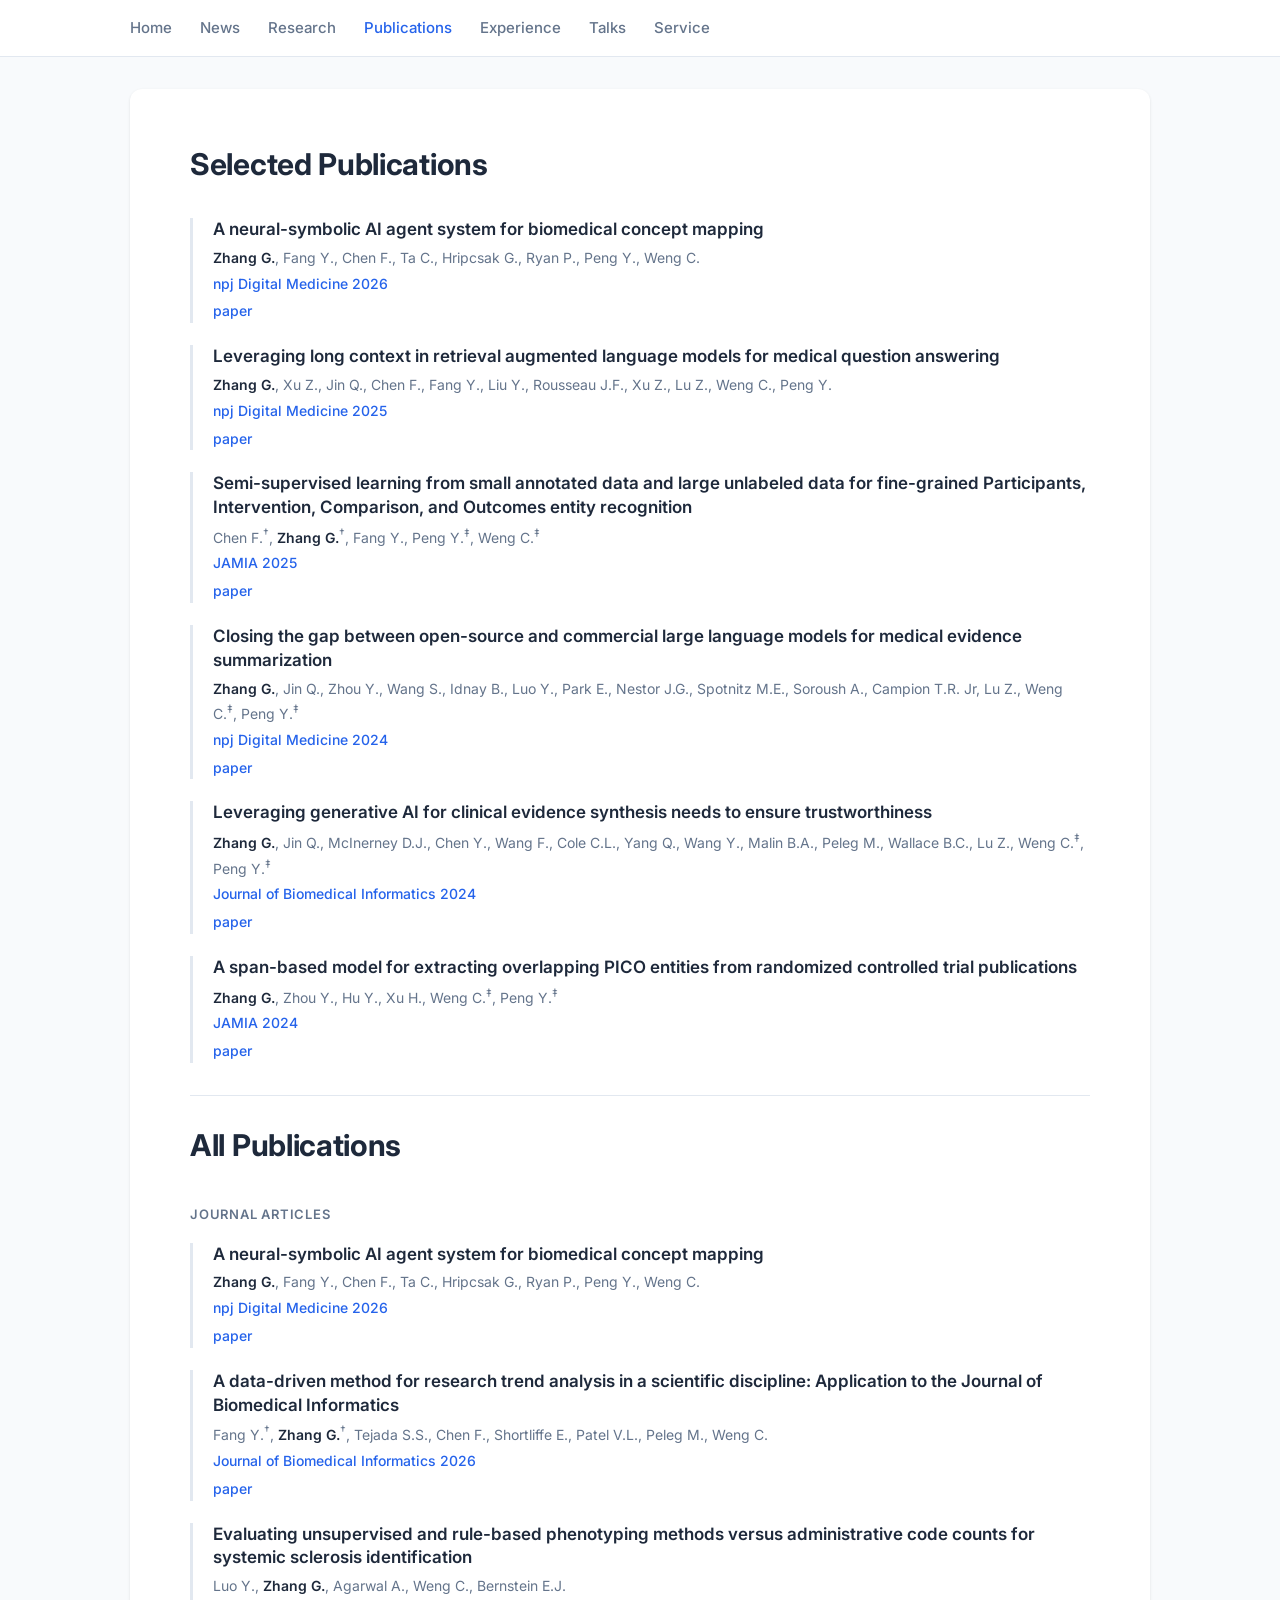
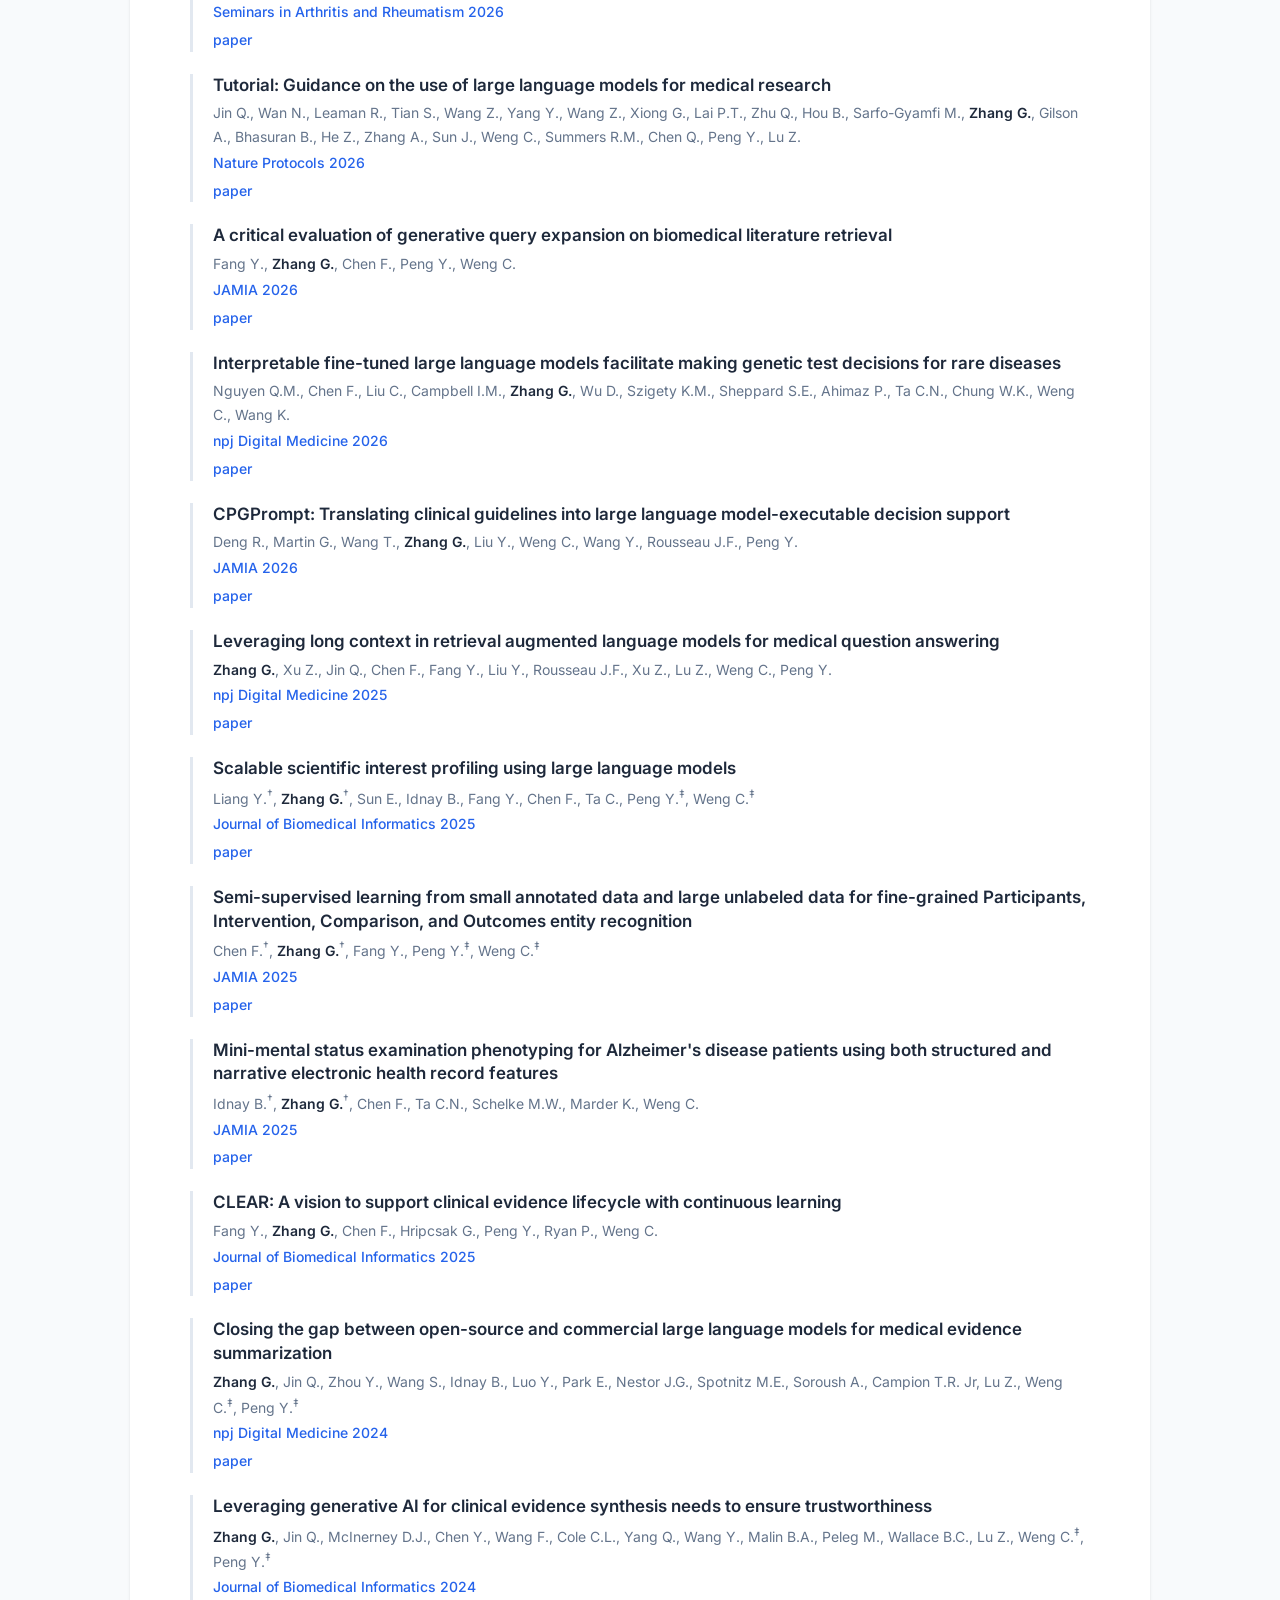
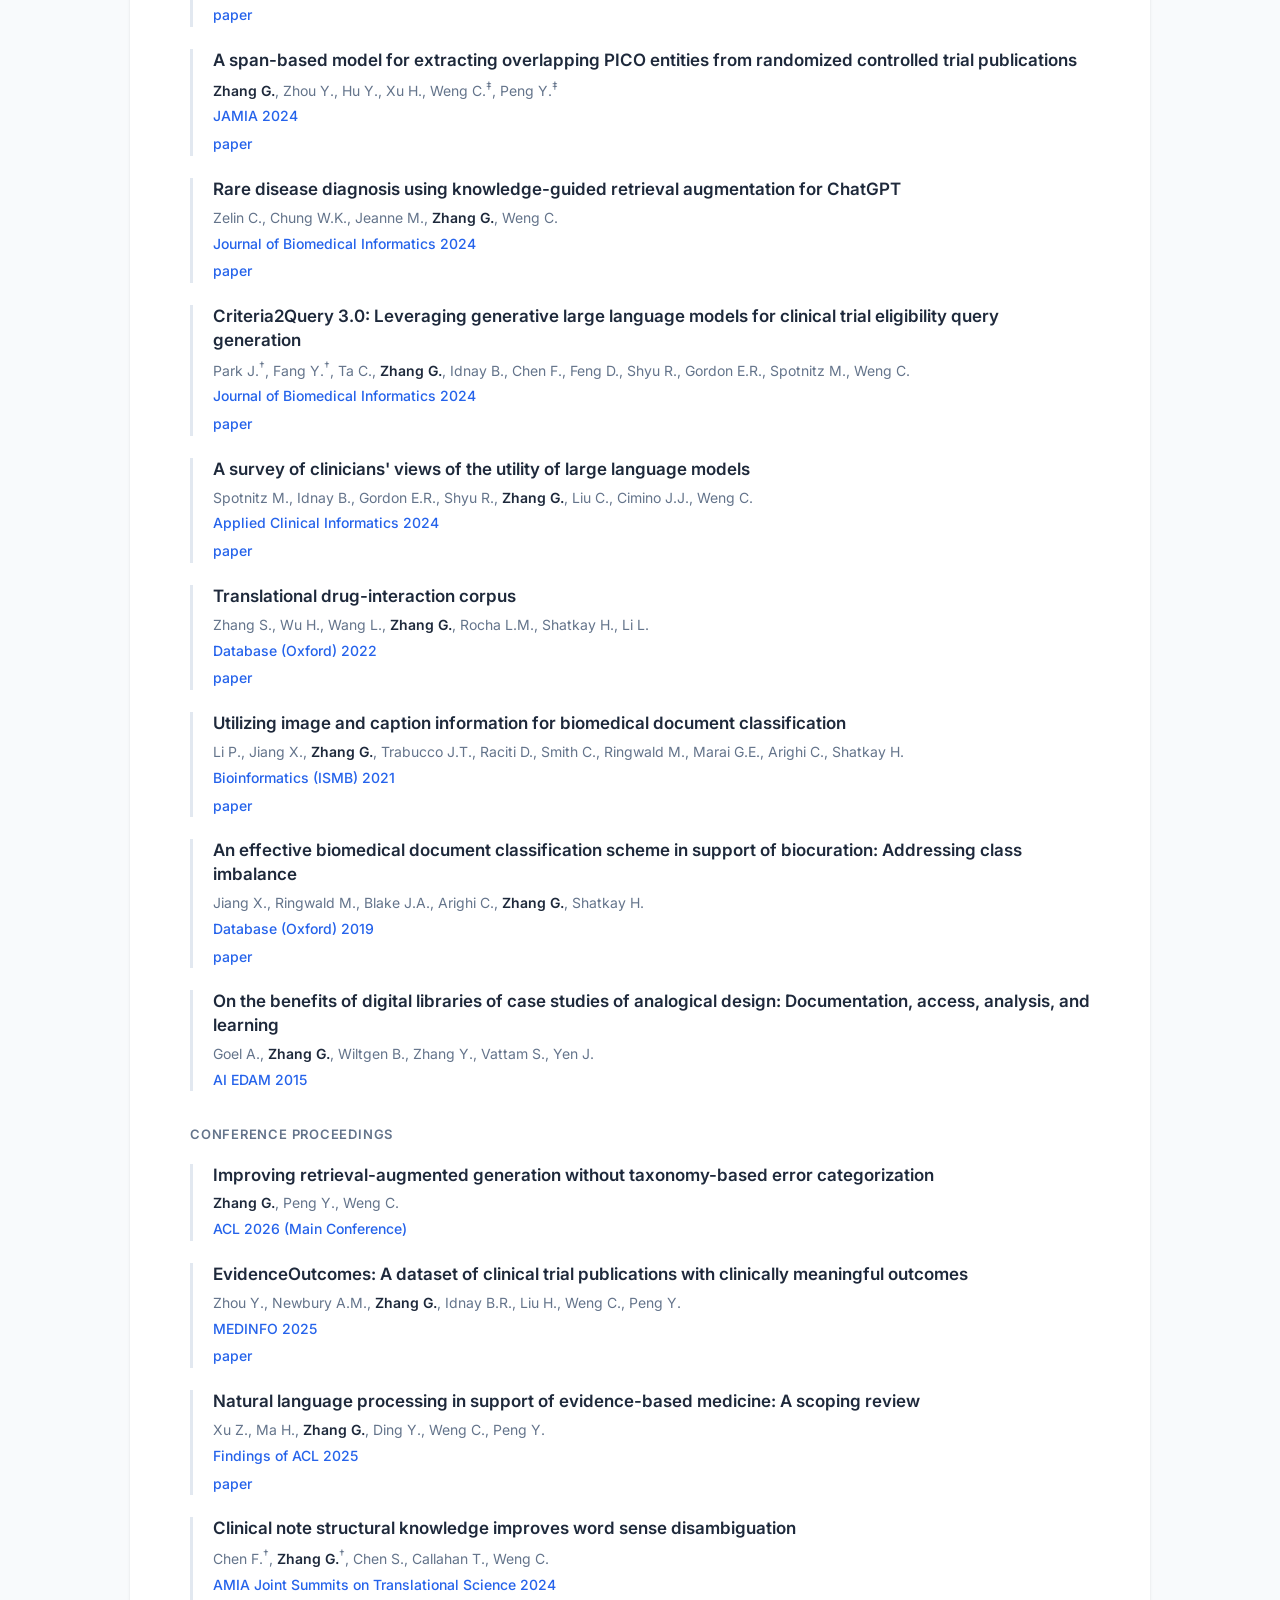
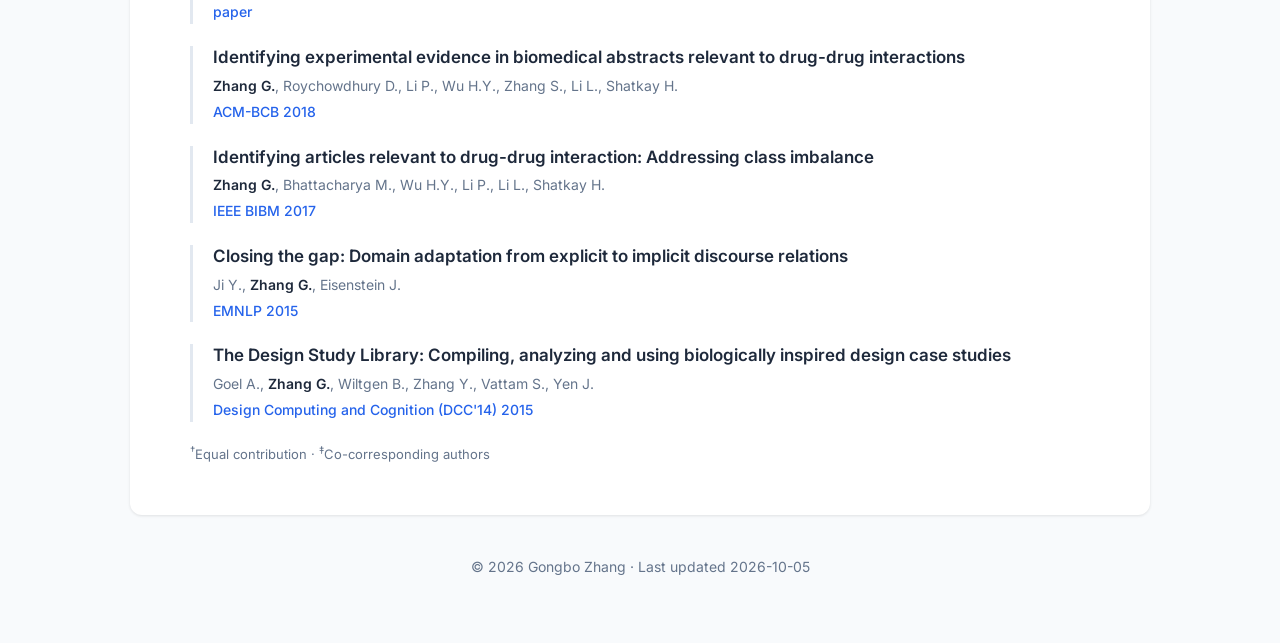
==== publications.html @ c7adf3a0 "Restructure site: shared style.css, research and publications pages, assets folder Co-Authored-By: C" ====
<!doctype html>
<html lang="en">
<head>
<meta charset="utf-8">
<meta name="viewport" content="width=device-width, initial-scale=1">
<title>Publications · Gongbo Zhang</title>
<meta name="description" content="Gongbo Zhang — Associate Research Scientist, Department of Biomedical Informatics, Columbia University. Full publication list.">
<link rel="preconnect" href="https://fonts.googleapis.com">
<link rel="preconnect" href="https://fonts.gstatic.com" crossorigin>
<link href="https://fonts.googleapis.com/css2?family=Inter:wght@300;400;500;600;700&display=swap" rel="stylesheet">
<link rel="stylesheet" href="style.css">
</head>
<body>

<nav>
  <div class="nav-inner">
    <a href="index.html">Home</a>
    <a href="index.html#news">News</a>
    <a href="research.html">Research</a>
    <a href="publications.html" class="active" aria-current="page">Publications</a>
    <a href="index.html#experience">Experience</a>
    <a href="index.html#talks">Talks</a>
    <a href="index.html#service">Service</a>
  </div>
</nav>

<div class="container">

  <section class="card" id="publications">
    <h2>Selected Publications</h2>
    <div class="pubs">
      <article class="pub">
        <h3>A neural-symbolic AI agent system for biomedical concept mapping</h3>
        <p class="authors"><strong>Zhang G.</strong>, Fang Y., Chen F., Ta C., Hripcsak G., Ryan P., Peng Y., Weng C.</p>
        <p class="venue">npj Digital Medicine 2026</p>
        <div class="links"><a href="https://doi.org/10.1038/s41746-026-02594-6">paper</a></div>
      </article>
      <article class="pub">
        <h3>Leveraging long context in retrieval augmented language models for medical question answering</h3>
        <p class="authors"><strong>Zhang G.</strong>, Xu Z., Jin Q., Chen F., Fang Y., Liu Y., Rousseau J.F., Xu Z., Lu Z., Weng C., Peng Y.</p>
        <p class="venue">npj Digital Medicine 2025</p>
        <div class="links"><a href="https://doi.org/10.1038/s41746-025-01651-w">paper</a></div>
      </article>
      <article class="pub">
        <h3>Semi-supervised learning from small annotated data and large unlabeled data for fine-grained Participants, Intervention, Comparison, and Outcomes entity recognition</h3>
        <p class="authors">Chen F.<sup>†</sup>, <strong>Zhang G.</strong><sup>†</sup>, Fang Y., Peng Y.<sup>‡</sup>, Weng C.<sup>‡</sup></p>
        <p class="venue">JAMIA 2025</p>
        <div class="links"><a href="https://doi.org/10.1093/jamia/ocae326">paper</a></div>
      </article>
      <article class="pub">
        <h3>Closing the gap between open-source and commercial large language models for medical evidence summarization</h3>
        <p class="authors"><strong>Zhang G.</strong>, Jin Q., Zhou Y., Wang S., Idnay B., Luo Y., Park E., Nestor J.G., Spotnitz M.E., Soroush A., Campion T.R. Jr, Lu Z., Weng C.<sup>‡</sup>, Peng Y.<sup>‡</sup></p>
        <p class="venue">npj Digital Medicine 2024</p>
        <div class="links"><a href="https://doi.org/10.1038/s41746-024-01239-w">paper</a></div>
      </article>
      <article class="pub">
        <h3>Leveraging generative AI for clinical evidence synthesis needs to ensure trustworthiness</h3>
        <p class="authors"><strong>Zhang G.</strong>, Jin Q., McInerney D.J., Chen Y., Wang F., Cole C.L., Yang Q., Wang Y., Malin B.A., Peleg M., Wallace B.C., Lu Z., Weng C.<sup>‡</sup>, Peng Y.<sup>‡</sup></p>
        <p class="venue">Journal of Biomedical Informatics 2024</p>
        <div class="links"><a href="https://doi.org/10.1016/j.jbi.2024.104640">paper</a></div>
      </article>
      <article class="pub">
        <h3>A span-based model for extracting overlapping PICO entities from randomized controlled trial publications</h3>
        <p class="authors"><strong>Zhang G.</strong>, Zhou Y., Hu Y., Xu H., Weng C.<sup>‡</sup>, Peng Y.<sup>‡</sup></p>
        <p class="venue">JAMIA 2024</p>
        <div class="links"><a href="https://doi.org/10.1093/jamia/ocae065">paper</a></div>
      </article>
    </div>

    <div class="all-pubs">
      <h2>All Publications</h2>

      <h4>Journal Articles</h4>
      <div class="pubs">
        <article class="pub">
          <h3>A neural-symbolic AI agent system for biomedical concept mapping</h3>
          <p class="authors"><strong>Zhang G.</strong>, Fang Y., Chen F., Ta C., Hripcsak G., Ryan P., Peng Y., Weng C.</p>
          <p class="venue">npj Digital Medicine 2026</p>
          <div class="links"><a href="https://doi.org/10.1038/s41746-026-02594-6">paper</a></div>
        </article>
        <article class="pub">
          <h3>A data-driven method for research trend analysis in a scientific discipline: Application to the Journal of Biomedical Informatics</h3>
          <p class="authors">Fang Y.<sup>†</sup>, <strong>Zhang G.</strong><sup>†</sup>, Tejada S.S., Chen F., Shortliffe E., Patel V.L., Peleg M., Weng C.</p>
          <p class="venue">Journal of Biomedical Informatics 2026</p>
          <div class="links"><a href="https://doi.org/10.1016/j.jbi.2026.105013">paper</a></div>
        </article>
        <article class="pub">
          <h3>Evaluating unsupervised and rule-based phenotyping methods versus administrative code counts for systemic sclerosis identification</h3>
          <p class="authors">Luo Y., <strong>Zhang G.</strong>, Agarwal A., Weng C., Bernstein E.J.</p>
          <p class="venue">Seminars in Arthritis and Rheumatism 2026</p>
          <div class="links"><a href="https://doi.org/10.1016/j.semarthrit.2026.153033">paper</a></div>
        </article>
        <article class="pub">
          <h3>Tutorial: Guidance on the use of large language models for medical research</h3>
          <p class="authors">Jin Q., Wan N., Leaman R., Tian S., Wang Z., Yang Y., Wang Z., Xiong G., Lai P.T., Zhu Q., Hou B., Sarfo-Gyamfi M., <strong>Zhang G.</strong>, Gilson A., Bhasuran B., He Z., Zhang A., Sun J., Weng C., Summers R.M., Chen Q., Peng Y., Lu Z.</p>
          <p class="venue">Nature Protocols 2026</p>
          <div class="links"><a href="https://doi.org/10.1038/s41596-026-01408-z">paper</a></div>
        </article>
        <article class="pub">
          <h3>A critical evaluation of generative query expansion on biomedical literature retrieval</h3>
          <p class="authors">Fang Y., <strong>Zhang G.</strong>, Chen F., Peng Y., Weng C.</p>
          <p class="venue">JAMIA 2026</p>
          <div class="links"><a href="https://doi.org/10.1093/jamia/ocag037">paper</a></div>
        </article>
        <article class="pub">
          <h3>Interpretable fine-tuned large language models facilitate making genetic test decisions for rare diseases</h3>
          <p class="authors">Nguyen Q.M., Chen F., Liu C., Campbell I.M., <strong>Zhang G.</strong>, Wu D., Szigety K.M., Sheppard S.E., Ahimaz P., Ta C.N., Chung W.K., Weng C., Wang K.</p>
          <p class="venue">npj Digital Medicine 2026</p>
          <div class="links"><a href="https://doi.org/10.1038/s41746-026-02733-z">paper</a></div>
        </article>
        <article class="pub">
          <h3>CPGPrompt: Translating clinical guidelines into large language model-executable decision support</h3>
          <p class="authors">Deng R., Martin G., Wang T., <strong>Zhang G.</strong>, Liu Y., Weng C., Wang Y., Rousseau J.F., Peng Y.</p>
          <p class="venue">JAMIA 2026</p>
          <div class="links"><a href="https://doi.org/10.1093/jamia/ocag026">paper</a></div>
        </article>
        <article class="pub">
          <h3>Leveraging long context in retrieval augmented language models for medical question answering</h3>
          <p class="authors"><strong>Zhang G.</strong>, Xu Z., Jin Q., Chen F., Fang Y., Liu Y., Rousseau J.F., Xu Z., Lu Z., Weng C., Peng Y.</p>
          <p class="venue">npj Digital Medicine 2025</p>
          <div class="links"><a href="https://doi.org/10.1038/s41746-025-01651-w">paper</a></div>
        </article>
        <article class="pub">
          <h3>Scalable scientific interest profiling using large language models</h3>
          <p class="authors">Liang Y.<sup>†</sup>, <strong>Zhang G.</strong><sup>†</sup>, Sun E., Idnay B., Fang Y., Chen F., Ta C., Peng Y.<sup>‡</sup>, Weng C.<sup>‡</sup></p>
          <p class="venue">Journal of Biomedical Informatics 2025</p>
          <div class="links"><a href="https://doi.org/10.1016/j.jbi.2025.104949">paper</a></div>
        </article>
        <article class="pub">
          <h3>Semi-supervised learning from small annotated data and large unlabeled data for fine-grained Participants, Intervention, Comparison, and Outcomes entity recognition</h3>
          <p class="authors">Chen F.<sup>†</sup>, <strong>Zhang G.</strong><sup>†</sup>, Fang Y., Peng Y.<sup>‡</sup>, Weng C.<sup>‡</sup></p>
          <p class="venue">JAMIA 2025</p>
          <div class="links"><a href="https://doi.org/10.1093/jamia/ocae326">paper</a></div>
        </article>
        <article class="pub">
          <h3>Mini-mental status examination phenotyping for Alzheimer's disease patients using both structured and narrative electronic health record features</h3>
          <p class="authors">Idnay B.<sup>†</sup>, <strong>Zhang G.</strong><sup>†</sup>, Chen F., Ta C.N., Schelke M.W., Marder K., Weng C.</p>
          <p class="venue">JAMIA 2025</p>
          <div class="links"><a href="https://doi.org/10.1093/jamia/ocae274">paper</a></div>
        </article>
        <article class="pub">
          <h3>CLEAR: A vision to support clinical evidence lifecycle with continuous learning</h3>
          <p class="authors">Fang Y., <strong>Zhang G.</strong>, Chen F., Hripcsak G., Peng Y., Ryan P., Weng C.</p>
          <p class="venue">Journal of Biomedical Informatics 2025</p>
          <div class="links"><a href="https://doi.org/10.1016/j.jbi.2025.104884">paper</a></div>
        </article>
        <article class="pub">
          <h3>Closing the gap between open-source and commercial large language models for medical evidence summarization</h3>
          <p class="authors"><strong>Zhang G.</strong>, Jin Q., Zhou Y., Wang S., Idnay B., Luo Y., Park E., Nestor J.G., Spotnitz M.E., Soroush A., Campion T.R. Jr, Lu Z., Weng C.<sup>‡</sup>, Peng Y.<sup>‡</sup></p>
          <p class="venue">npj Digital Medicine 2024</p>
          <div class="links"><a href="https://doi.org/10.1038/s41746-024-01239-w">paper</a></div>
        </article>
        <article class="pub">
          <h3>Leveraging generative AI for clinical evidence synthesis needs to ensure trustworthiness</h3>
          <p class="authors"><strong>Zhang G.</strong>, Jin Q., McInerney D.J., Chen Y., Wang F., Cole C.L., Yang Q., Wang Y., Malin B.A., Peleg M., Wallace B.C., Lu Z., Weng C.<sup>‡</sup>, Peng Y.<sup>‡</sup></p>
          <p class="venue">Journal of Biomedical Informatics 2024</p>
          <div class="links"><a href="https://doi.org/10.1016/j.jbi.2024.104640">paper</a></div>
        </article>
        <article class="pub">
          <h3>A span-based model for extracting overlapping PICO entities from randomized controlled trial publications</h3>
          <p class="authors"><strong>Zhang G.</strong>, Zhou Y., Hu Y., Xu H., Weng C.<sup>‡</sup>, Peng Y.<sup>‡</sup></p>
          <p class="venue">JAMIA 2024</p>
          <div class="links"><a href="https://doi.org/10.1093/jamia/ocae065">paper</a></div>
        </article>
        <article class="pub">
          <h3>Rare disease diagnosis using knowledge-guided retrieval augmentation for ChatGPT</h3>
          <p class="authors">Zelin C., Chung W.K., Jeanne M., <strong>Zhang G.</strong>, Weng C.</p>
          <p class="venue">Journal of Biomedical Informatics 2024</p>
          <div class="links"><a href="https://doi.org/10.1016/j.jbi.2024.104702">paper</a></div>
        </article>
        <article class="pub">
          <h3>Criteria2Query 3.0: Leveraging generative large language models for clinical trial eligibility query generation</h3>
          <p class="authors">Park J.<sup>†</sup>, Fang Y.<sup>†</sup>, Ta C., <strong>Zhang G.</strong>, Idnay B., Chen F., Feng D., Shyu R., Gordon E.R., Spotnitz M., Weng C.</p>
          <p class="venue">Journal of Biomedical Informatics 2024</p>
          <div class="links"><a href="https://doi.org/10.1016/j.jbi.2024.104649">paper</a></div>
        </article>
        <article class="pub">
          <h3>A survey of clinicians' views of the utility of large language models</h3>
          <p class="authors">Spotnitz M., Idnay B., Gordon E.R., Shyu R., <strong>Zhang G.</strong>, Liu C., Cimino J.J., Weng C.</p>
          <p class="venue">Applied Clinical Informatics 2024</p>
          <div class="links"><a href="https://doi.org/10.1055/a-2281-7092">paper</a></div>
        </article>
        <article class="pub">
          <h3>Translational drug-interaction corpus</h3>
          <p class="authors">Zhang S., Wu H., Wang L., <strong>Zhang G.</strong>, Rocha L.M., Shatkay H., Li L.</p>
          <p class="venue">Database (Oxford) 2022</p>
          <div class="links"><a href="https://doi.org/10.1093/database/baac031">paper</a></div>
        </article>
        <article class="pub">
          <h3>Utilizing image and caption information for biomedical document classification</h3>
          <p class="authors">Li P., Jiang X., <strong>Zhang G.</strong>, Trabucco J.T., Raciti D., Smith C., Ringwald M., Marai G.E., Arighi C., Shatkay H.</p>
          <p class="venue">Bioinformatics (ISMB) 2021</p>
          <div class="links"><a href="https://doi.org/10.1093/bioinformatics/btab331">paper</a></div>
        </article>
        <article class="pub">
          <h3>An effective biomedical document classification scheme in support of biocuration: Addressing class imbalance</h3>
          <p class="authors">Jiang X., Ringwald M., Blake J.A., Arighi C., <strong>Zhang G.</strong>, Shatkay H.</p>
          <p class="venue">Database (Oxford) 2019</p>
          <div class="links"><a href="https://doi.org/10.1093/database/baz045">paper</a></div>
        </article>
        <article class="pub">
          <h3>On the benefits of digital libraries of case studies of analogical design: Documentation, access, analysis, and learning</h3>
          <p class="authors">Goel A., <strong>Zhang G.</strong>, Wiltgen B., Zhang Y., Vattam S., Yen J.</p>
          <p class="venue">AI EDAM 2015</p>
        </article>
      </div>

      <h4>Conference Proceedings</h4>
      <div class="pubs">
        <article class="pub">
          <h3>Improving retrieval-augmented generation without taxonomy-based error categorization</h3>
          <p class="authors"><strong>Zhang G.</strong>, Peng Y., Weng C.</p>
          <p class="venue">ACL 2026 (Main Conference)</p>
        </article>
        <article class="pub">
          <h3>EvidenceOutcomes: A dataset of clinical trial publications with clinically meaningful outcomes</h3>
          <p class="authors">Zhou Y., Newbury A.M., <strong>Zhang G.</strong>, Idnay B.R., Liu H., Weng C., Peng Y.</p>
          <p class="venue">MEDINFO 2025</p>
          <div class="links"><a href="https://doi.org/10.3233/SHTI250935">paper</a></div>
        </article>
        <article class="pub">
          <h3>Natural language processing in support of evidence-based medicine: A scoping review</h3>
          <p class="authors">Xu Z., Ma H., <strong>Zhang G.</strong>, Ding Y., Weng C., Peng Y.</p>
          <p class="venue">Findings of ACL 2025</p>
          <div class="links"><a href="https://doi.org/10.18653/v1/2025.findings-acl.1103">paper</a></div>
        </article>
        <article class="pub">
          <h3>Clinical note structural knowledge improves word sense disambiguation</h3>
          <p class="authors">Chen F.<sup>†</sup>, <strong>Zhang G.</strong><sup>†</sup>, Chen S., Callahan T., Weng C.</p>
          <p class="venue">AMIA Joint Summits on Translational Science 2024</p>
          <div class="links"><a href="https://pubmed.ncbi.nlm.nih.gov/38827062/">paper</a></div>
        </article>
        <article class="pub">
          <h3>Identifying experimental evidence in biomedical abstracts relevant to drug-drug interactions</h3>
          <p class="authors"><strong>Zhang G.</strong>, Roychowdhury D., Li P., Wu H.Y., Zhang S., Li L., Shatkay H.</p>
          <p class="venue">ACM-BCB 2018</p>
        </article>
        <article class="pub">
          <h3>Identifying articles relevant to drug-drug interaction: Addressing class imbalance</h3>
          <p class="authors"><strong>Zhang G.</strong>, Bhattacharya M., Wu H.Y., Li P., Li L., Shatkay H.</p>
          <p class="venue">IEEE BIBM 2017</p>
        </article>
        <article class="pub">
          <h3>Closing the gap: Domain adaptation from explicit to implicit discourse relations</h3>
          <p class="authors">Ji Y., <strong>Zhang G.</strong>, Eisenstein J.</p>
          <p class="venue">EMNLP 2015</p>
        </article>
        <article class="pub">
          <h3>The Design Study Library: Compiling, analyzing and using biologically inspired design case studies</h3>
          <p class="authors">Goel A., <strong>Zhang G.</strong>, Wiltgen B., Zhang Y., Vattam S., Yen J.</p>
          <p class="venue">Design Computing and Cognition (DCC'14) 2015</p>
        </article>
      </div>
      <p class="note"><sup>†</sup>Equal contribution · <sup>‡</sup>Co-corresponding authors</p>
    </div>
  </section>

  <footer>© 2026 Gongbo Zhang · Last updated 2026-10-05</footer>
</div>
</body>
</html>
---- style.css ----
/* Shared styles for gzhang64.github.io */
:root {
  --primary: #2563eb;
  --primary-hover: #1e40af;
  --primary-soft: #eff6ff;
  --text-dark: #1e293b;
  --text-light: #64748b;
  --bg: #f8fafc;
  --card: #ffffff;
  --border: #e2e8f0;
  --shadow: 0 1px 3px rgba(0, 0, 0, 0.1);
  --on-primary: #ffffff;
}
@media (prefers-color-scheme: dark) {
  :root:not([data-theme="light"]) {
    --primary: #60a5fa;
    --primary-hover: #93c5fd;
    --primary-soft: #172036;
    --text-dark: #e2e8f0;
    --text-light: #94a3b8;
    --bg: #0b1120;
    --card: #111827;
    --border: #1f2937;
    --shadow: 0 1px 3px rgba(0, 0, 0, 0.5);
    --on-primary: #0b1120;
  }
}
:root[data-theme="dark"] {
  --primary: #60a5fa;
  --primary-hover: #93c5fd;
  --primary-soft: #172036;
  --text-dark: #e2e8f0;
  --text-light: #94a3b8;
  --bg: #0b1120;
  --card: #111827;
  --border: #1f2937;
  --shadow: 0 1px 3px rgba(0, 0, 0, 0.5);
  --on-primary: #0b1120;
}

* { margin: 0; padding: 0; box-sizing: border-box; }
html { scroll-behavior: smooth; scroll-padding-top: 76px; }
body {
  font-family: "Inter", -apple-system, BlinkMacSystemFont, "Segoe UI", sans-serif;
  line-height: 1.7;
  font-size: 16px;
  color: var(--text-dark);
  background: var(--bg);
}
a { color: var(--primary); text-decoration: none; transition: color .2s; }
a:hover { color: var(--primary-hover); }

/* Navigation */
nav {
  position: sticky; top: 0; z-index: 10;
  background: var(--card);
  border-bottom: 1px solid var(--border);
}
.nav-inner {
  position: relative; max-width: 1100px; margin: 0 auto; padding: 0 40px; height: 56px;
  display: flex; align-items: center; gap: 28px;
  overflow-x: auto; scrollbar-width: none;
}
.nav-inner::-webkit-scrollbar { display: none; }
.nav-inner a { color: var(--text-light); font-size: 15px; font-weight: 500; white-space: nowrap; }
.nav-inner a:hover, .nav-inner a.active { color: var(--primary); }

.container { max-width: 1100px; margin: 0 auto; padding: 32px 40px 40px; }

.card {
  background: var(--card);
  border-radius: 12px;
  padding: 50px 60px;
  margin-bottom: 32px;
  box-shadow: var(--shadow);
}
.card h2 { font-size: 30px; font-weight: 700; margin-bottom: 28px; letter-spacing: -0.01em; }

/* Hero */
.hero { padding: 60px; }
.hero-content { display: flex; align-items: center; justify-content: center; gap: 72px; margin-bottom: 40px; }
.hero-text { text-align: center; min-width: 0; }
.profile { width: 240px; height: 240px; flex-shrink: 0; object-fit: cover; border-radius: 50%; }
h1 { font-size: 48px; font-weight: 700; letter-spacing: -0.02em; line-height: 1.15; margin-bottom: 12px; }
.subtitle { font-size: 20px; font-weight: 600; color: var(--primary); margin-bottom: 4px; }
.affil { font-size: 17px; color: var(--text-dark); line-height: 1.5; margin-bottom: 12px; }
.email { font-size: 15px; margin-bottom: 16px; }
.email a { color: var(--text-light); }
.email a:hover { color: var(--primary); }
.bio { list-style: none; border-top: 1px solid var(--border); padding-top: 32px; }
.bio li { position: relative; padding-left: 20px; font-size: 16px; color: var(--text-light); line-height: 1.75; margin-bottom: 10px; }
.bio li:last-child { margin-bottom: 0; }
.bio li::before { content: ""; position: absolute; left: 0; top: .72em; width: 7px; height: 7px; border-radius: 50%; background: var(--primary); }
.bio b { color: var(--text-dark); font-weight: 600; }
.contact { display: flex; flex-wrap: wrap; justify-content: center; gap: 10px 22px; align-items: center; }
.contact a { color: var(--text-light); font-weight: 500; }
.contact a:hover { color: var(--primary); }
.contact a.btn-cv {
  display: inline-block; padding: 9px 24px; border-radius: 6px;
  background: var(--primary); color: var(--on-primary); font-weight: 600; font-size: 15px;
  transition: background .2s, transform .2s, box-shadow .2s;
}
.contact a.btn-cv:hover { background: var(--primary-hover); color: var(--on-primary); transform: translateY(-1px); box-shadow: 0 4px 12px rgba(37, 99, 235, .3); }

/* News */
.news { list-style: none; }
.news li { display: grid; grid-template-columns: 96px 1fr; gap: 16px; padding: 10px 0; border-top: 1px solid var(--border); }
.news li:first-child { border-top: 0; padding-top: 0; }
.news .when { font-size: 14px; font-weight: 600; color: var(--primary); padding-top: 2px; white-space: nowrap; }
.news .what i { color: var(--text-light); }

/* Grids (research, skills) */
.grid { display: grid; grid-template-columns: repeat(2, 1fr); gap: 20px; }
.grid-item {
  padding: 20px 22px; border-left: 3px solid var(--primary);
  background: var(--bg); border-radius: 6px; transition: all .2s;
}
.grid-item:hover { background: var(--primary-soft); transform: translateX(4px); }
.tag { font-size: 12px; font-weight: 600; letter-spacing: .04em; text-transform: uppercase; color: var(--text-light); margin-bottom: 6px; }
.grid-item p { font-size: 15px; line-height: 1.6; }
.grid-item p i { color: var(--text-light); }

/* Experience */
.item { padding: 18px 0; border-top: 1px solid var(--border); }
.item:first-of-type { border-top: 0; padding-top: 0; }
.item-head { display: flex; justify-content: space-between; align-items: baseline; gap: 16px; }
.item-head h3 { font-size: 18px; font-weight: 600; }
.years { font-size: 14px; color: var(--text-light); white-space: nowrap; }
.item p { color: var(--text-light); font-size: 15px; margin-top: 6px; }

/* Publications */
.pubs { display: flex; flex-direction: column; gap: 22px; }
.pub { padding-left: 20px; border-left: 3px solid var(--border); transition: border-color .2s; }
.pub:hover { border-left-color: var(--primary); }
.pub h3 { font-size: 17px; font-weight: 600; line-height: 1.4; margin-bottom: 4px; }
.pub .authors { font-size: 14px; color: var(--text-light); }
.pub .authors strong { color: var(--text-dark); font-weight: 600; }
.pub .venue { font-size: 14px; font-weight: 500; color: var(--primary); margin-top: 2px; }
.links { display: flex; gap: 14px; margin-top: 4px; font-size: 14px; }
.links a { font-weight: 500; }

.all-pubs { margin-top: 32px; border-top: 1px solid var(--border); padding-top: 24px; }
.all-pubs > summary {
  cursor: pointer; display: inline-block; list-style: none;
  font-size: 15px; font-weight: 600; color: var(--primary);
  padding: 10px 14px; background: var(--bg); border-radius: 6px; transition: background .2s;
}
.all-pubs > summary::-webkit-details-marker { display: none; }
.all-pubs > summary::before { content: "▸ "; }
.all-pubs[open] > summary::before { content: "▾ "; }
.all-pubs > summary:hover { background: var(--primary-soft); }
.all-pubs h4 { font-size: 13px; font-weight: 600; letter-spacing: .06em; text-transform: uppercase; color: var(--text-light); margin: 32px 0 18px; }
.note { font-size: 13px; color: var(--text-light); margin-top: 20px; }

/* Simple rows (talks, awards, service, teaching) */
.rows { list-style: none; }
.rows li { display: flex; justify-content: space-between; gap: 16px; padding: 10px 0; border-top: 1px solid var(--border); }
.rows li:first-child { border-top: 0; padding-top: 0; }
.rows .sub { display: block; font-size: 14px; color: var(--text-light); }
.rows .r { font-size: 14px; color: var(--text-light); white-space: nowrap; }
.card h3.label { font-size: 13px; font-weight: 600; letter-spacing: .06em; text-transform: uppercase; color: var(--text-light); margin: 32px 0 14px; }
.card h2 + h3.label { margin-top: 0; }
.muted { color: var(--text-light); font-size: 15px; }

footer { text-align: center; color: var(--text-light); font-size: 14px; padding: 8px 0 24px; }

@media (max-width: 760px) {
  .nav-inner { padding: 0 16px; gap: 20px; }
  .container { padding: 16px; }
  .card, .hero { padding: 28px 22px; margin-bottom: 16px; }
  h1 { font-size: 36px; }
  .hero-content { flex-direction: column; gap: 20px; margin-bottom: 28px; }
  .profile { width: 160px; height: 160px; }
  .bio { padding-top: 24px; }
  .card h2 { font-size: 24px; margin-bottom: 20px; }
  .grid { grid-template-columns: 1fr; }
  .news li { grid-template-columns: 1fr; gap: 0; }
  .item-head, .rows li { flex-direction: column; gap: 0; }
}

.more { margin-top: 28px; font-weight: 600; }
.all-pubs > h2 { margin-bottom: 0; }
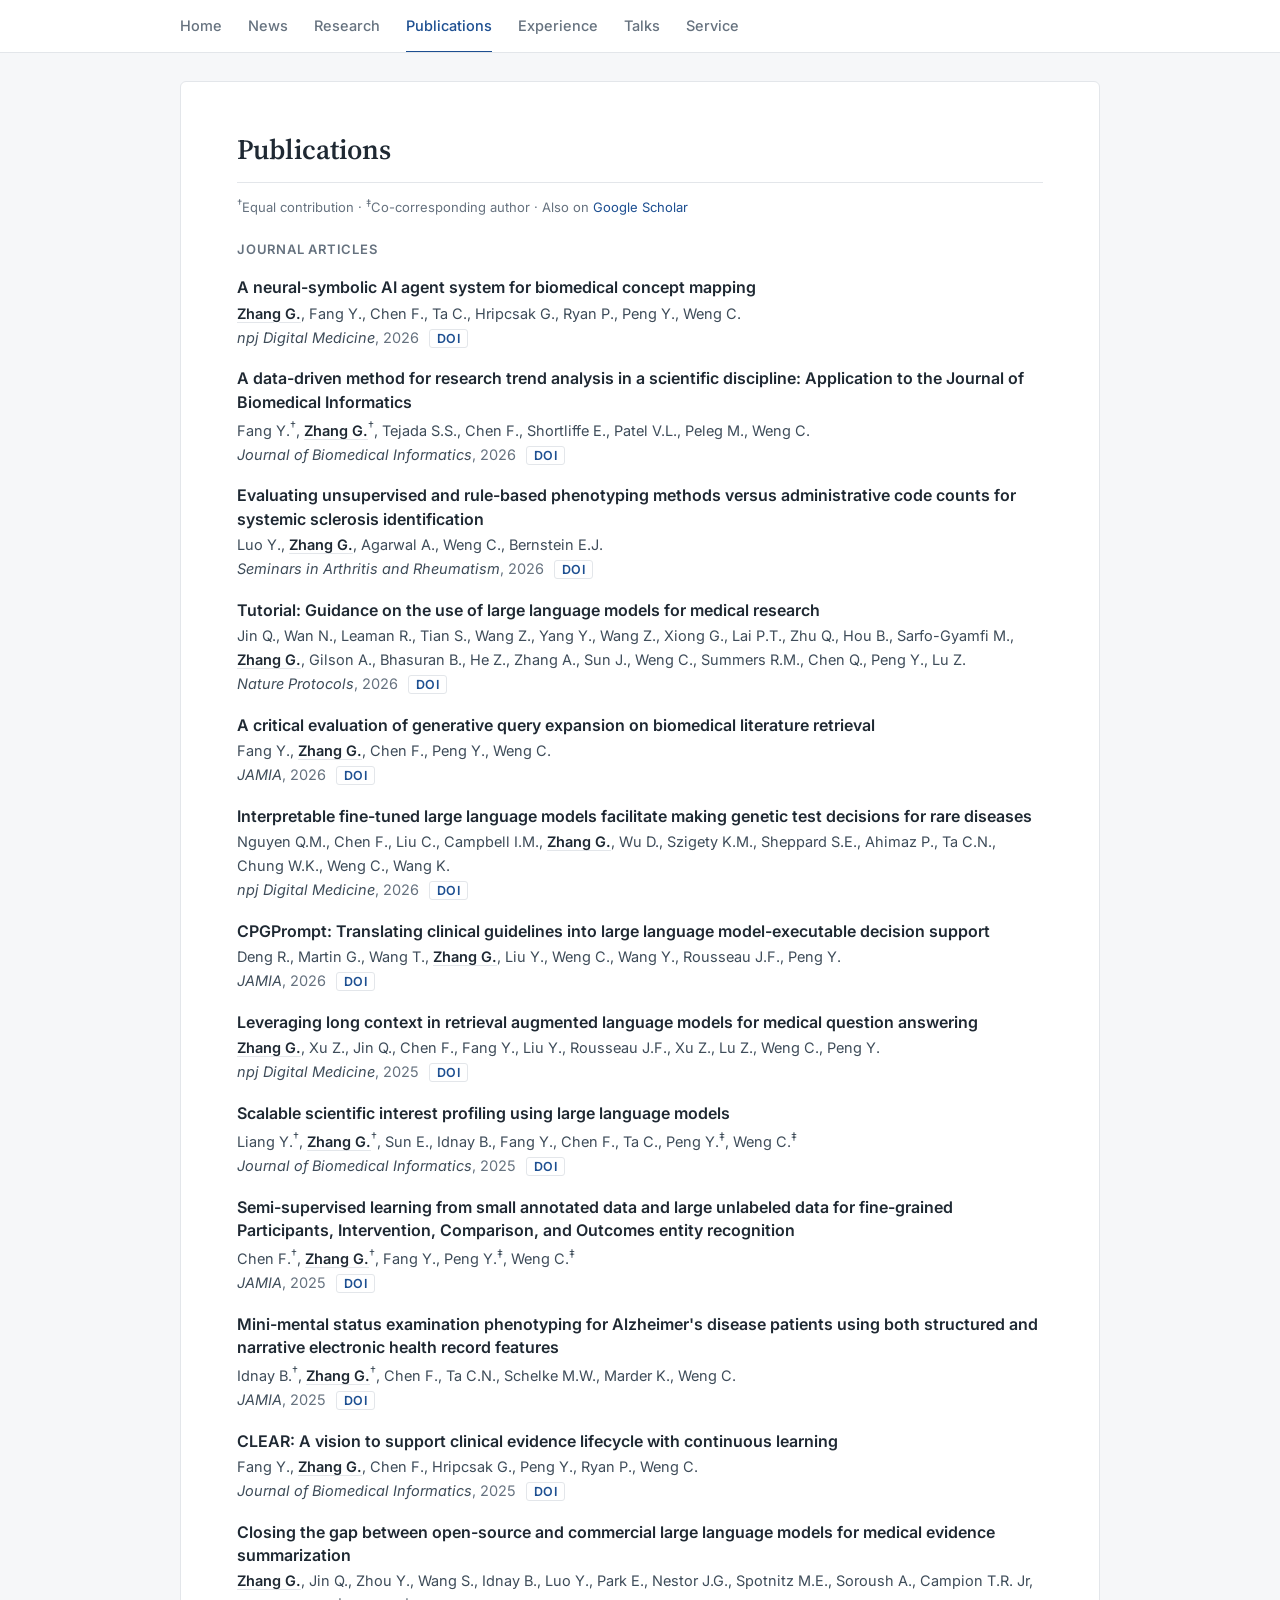
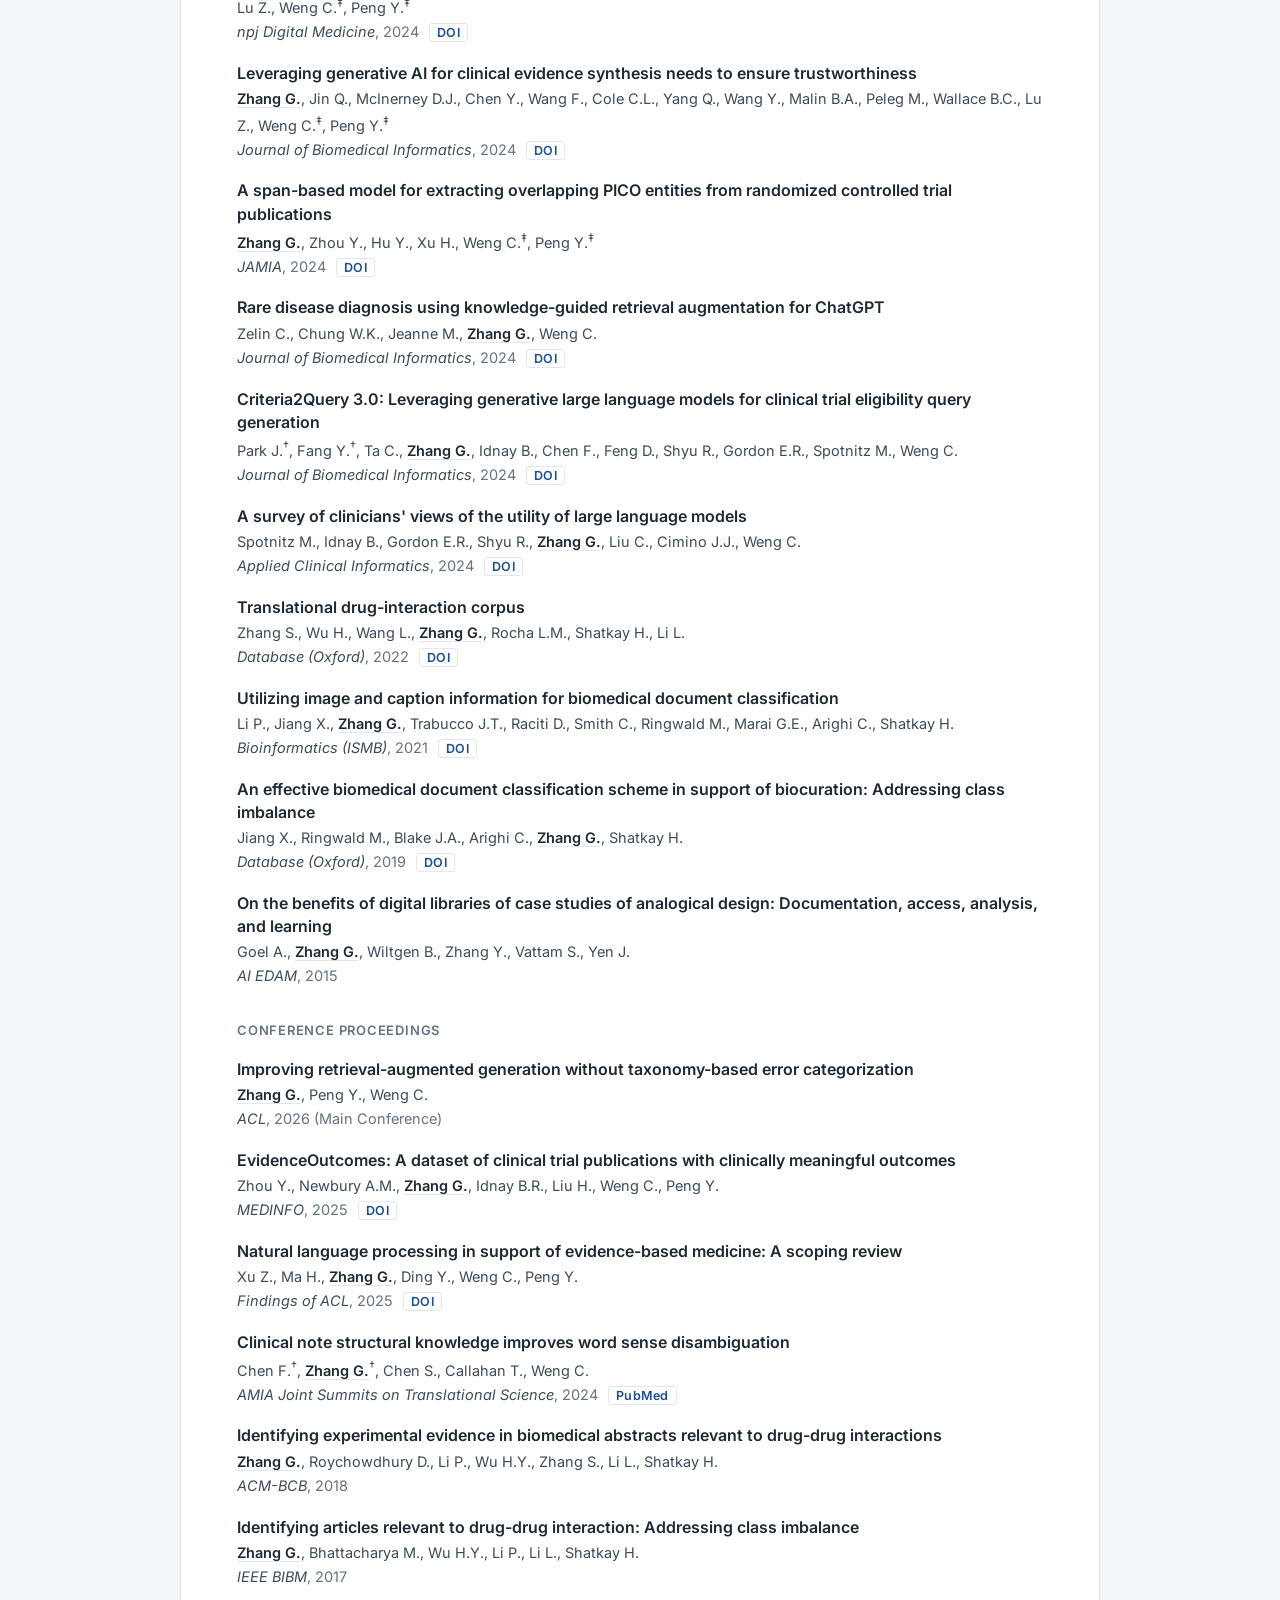
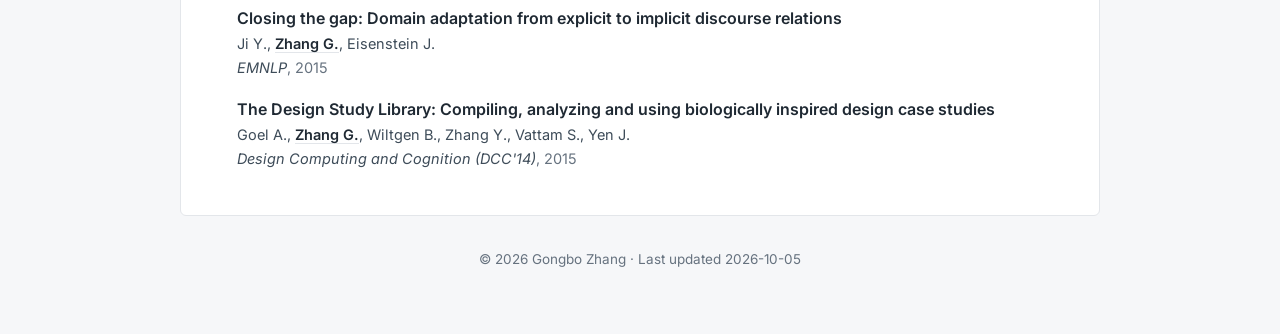
==== commit d5442b25: "Academic restyle: navy palette, serif headings, flat cards, compact citations, folded older news Co-" ====
--- a/publications.html
+++ b/publications.html
@@ -7,7 +7,7 @@
 <meta name="description" content="Gongbo Zhang — Associate Research Scientist, Department of Biomedical Informatics, Columbia University. Full publication list.">
 <link rel="preconnect" href="https://fonts.googleapis.com">
 <link rel="preconnect" href="https://fonts.gstatic.com" crossorigin>
-<link href="https://fonts.googleapis.com/css2?family=Inter:wght@300;400;500;600;700&display=swap" rel="stylesheet">
+<link href="https://fonts.googleapis.com/css2?family=Inter:wght@400;500;600;700&family=Source+Serif+4:opsz,wght@8..60,600&display=swap" rel="stylesheet">
 <link rel="stylesheet" href="style.css">
 </head>
 <body>
@@ -27,232 +27,166 @@
 <div class="container">
 
   <section class="card" id="publications">
-    <h2>Selected Publications</h2>
-    <div class="pubs">
-      <article class="pub">
-        <h3>A neural-symbolic AI agent system for biomedical concept mapping</h3>
-        <p class="authors"><strong>Zhang G.</strong>, Fang Y., Chen F., Ta C., Hripcsak G., Ryan P., Peng Y., Weng C.</p>
-        <p class="venue">npj Digital Medicine 2026</p>
-        <div class="links"><a href="https://doi.org/10.1038/s41746-026-02594-6">paper</a></div>
-      </article>
-      <article class="pub">
-        <h3>Leveraging long context in retrieval augmented language models for medical question answering</h3>
-        <p class="authors"><strong>Zhang G.</strong>, Xu Z., Jin Q., Chen F., Fang Y., Liu Y., Rousseau J.F., Xu Z., Lu Z., Weng C., Peng Y.</p>
-        <p class="venue">npj Digital Medicine 2025</p>
-        <div class="links"><a href="https://doi.org/10.1038/s41746-025-01651-w">paper</a></div>
-      </article>
-      <article class="pub">
-        <h3>Semi-supervised learning from small annotated data and large unlabeled data for fine-grained Participants, Intervention, Comparison, and Outcomes entity recognition</h3>
-        <p class="authors">Chen F.<sup>†</sup>, <strong>Zhang G.</strong><sup>†</sup>, Fang Y., Peng Y.<sup>‡</sup>, Weng C.<sup>‡</sup></p>
-        <p class="venue">JAMIA 2025</p>
-        <div class="links"><a href="https://doi.org/10.1093/jamia/ocae326">paper</a></div>
-      </article>
-      <article class="pub">
-        <h3>Closing the gap between open-source and commercial large language models for medical evidence summarization</h3>
-        <p class="authors"><strong>Zhang G.</strong>, Jin Q., Zhou Y., Wang S., Idnay B., Luo Y., Park E., Nestor J.G., Spotnitz M.E., Soroush A., Campion T.R. Jr, Lu Z., Weng C.<sup>‡</sup>, Peng Y.<sup>‡</sup></p>
-        <p class="venue">npj Digital Medicine 2024</p>
-        <div class="links"><a href="https://doi.org/10.1038/s41746-024-01239-w">paper</a></div>
-      </article>
-      <article class="pub">
-        <h3>Leveraging generative AI for clinical evidence synthesis needs to ensure trustworthiness</h3>
-        <p class="authors"><strong>Zhang G.</strong>, Jin Q., McInerney D.J., Chen Y., Wang F., Cole C.L., Yang Q., Wang Y., Malin B.A., Peleg M., Wallace B.C., Lu Z., Weng C.<sup>‡</sup>, Peng Y.<sup>‡</sup></p>
-        <p class="venue">Journal of Biomedical Informatics 2024</p>
-        <div class="links"><a href="https://doi.org/10.1016/j.jbi.2024.104640">paper</a></div>
-      </article>
-      <article class="pub">
-        <h3>A span-based model for extracting overlapping PICO entities from randomized controlled trial publications</h3>
-        <p class="authors"><strong>Zhang G.</strong>, Zhou Y., Hu Y., Xu H., Weng C.<sup>‡</sup>, Peng Y.<sup>‡</sup></p>
-        <p class="venue">JAMIA 2024</p>
-        <div class="links"><a href="https://doi.org/10.1093/jamia/ocae065">paper</a></div>
-      </article>
-    </div>
+    <h2>Publications</h2>
+    <p class="note"><sup>†</sup>Equal contribution · <sup>‡</sup>Co-corresponding author · Also on <a href="https://scholar.google.com/citations?user=w2roLoUAAAAJ">Google Scholar</a></p>
 
-    <div class="all-pubs">
-      <h2>All Publications</h2>
-
-      <h4>Journal Articles</h4>
+      <h3 class="pub-group">Journal Articles</h3>
       <div class="pubs">
         <article class="pub">
           <h3>A neural-symbolic AI agent system for biomedical concept mapping</h3>
           <p class="authors"><strong>Zhang G.</strong>, Fang Y., Chen F., Ta C., Hripcsak G., Ryan P., Peng Y., Weng C.</p>
-          <p class="venue">npj Digital Medicine 2026</p>
-          <div class="links"><a href="https://doi.org/10.1038/s41746-026-02594-6">paper</a></div>
+          <p class="venue"><i>npj Digital Medicine</i>, 2026 <a href="https://doi.org/10.1038/s41746-026-02594-6">DOI</a></p>
         </article>
         <article class="pub">
           <h3>A data-driven method for research trend analysis in a scientific discipline: Application to the Journal of Biomedical Informatics</h3>
           <p class="authors">Fang Y.<sup>†</sup>, <strong>Zhang G.</strong><sup>†</sup>, Tejada S.S., Chen F., Shortliffe E., Patel V.L., Peleg M., Weng C.</p>
-          <p class="venue">Journal of Biomedical Informatics 2026</p>
-          <div class="links"><a href="https://doi.org/10.1016/j.jbi.2026.105013">paper</a></div>
+          <p class="venue"><i>Journal of Biomedical Informatics</i>, 2026 <a href="https://doi.org/10.1016/j.jbi.2026.105013">DOI</a></p>
         </article>
         <article class="pub">
           <h3>Evaluating unsupervised and rule-based phenotyping methods versus administrative code counts for systemic sclerosis identification</h3>
           <p class="authors">Luo Y., <strong>Zhang G.</strong>, Agarwal A., Weng C., Bernstein E.J.</p>
-          <p class="venue">Seminars in Arthritis and Rheumatism 2026</p>
-          <div class="links"><a href="https://doi.org/10.1016/j.semarthrit.2026.153033">paper</a></div>
+          <p class="venue"><i>Seminars in Arthritis and Rheumatism</i>, 2026 <a href="https://doi.org/10.1016/j.semarthrit.2026.153033">DOI</a></p>
         </article>
         <article class="pub">
           <h3>Tutorial: Guidance on the use of large language models for medical research</h3>
           <p class="authors">Jin Q., Wan N., Leaman R., Tian S., Wang Z., Yang Y., Wang Z., Xiong G., Lai P.T., Zhu Q., Hou B., Sarfo-Gyamfi M., <strong>Zhang G.</strong>, Gilson A., Bhasuran B., He Z., Zhang A., Sun J., Weng C., Summers R.M., Chen Q., Peng Y., Lu Z.</p>
-          <p class="venue">Nature Protocols 2026</p>
-          <div class="links"><a href="https://doi.org/10.1038/s41596-026-01408-z">paper</a></div>
+          <p class="venue"><i>Nature Protocols</i>, 2026 <a href="https://doi.org/10.1038/s41596-026-01408-z">DOI</a></p>
         </article>
         <article class="pub">
           <h3>A critical evaluation of generative query expansion on biomedical literature retrieval</h3>
           <p class="authors">Fang Y., <strong>Zhang G.</strong>, Chen F., Peng Y., Weng C.</p>
-          <p class="venue">JAMIA 2026</p>
-          <div class="links"><a href="https://doi.org/10.1093/jamia/ocag037">paper</a></div>
+          <p class="venue"><i>JAMIA</i>, 2026 <a href="https://doi.org/10.1093/jamia/ocag037">DOI</a></p>
         </article>
         <article class="pub">
           <h3>Interpretable fine-tuned large language models facilitate making genetic test decisions for rare diseases</h3>
           <p class="authors">Nguyen Q.M., Chen F., Liu C., Campbell I.M., <strong>Zhang G.</strong>, Wu D., Szigety K.M., Sheppard S.E., Ahimaz P., Ta C.N., Chung W.K., Weng C., Wang K.</p>
-          <p class="venue">npj Digital Medicine 2026</p>
-          <div class="links"><a href="https://doi.org/10.1038/s41746-026-02733-z">paper</a></div>
+          <p class="venue"><i>npj Digital Medicine</i>, 2026 <a href="https://doi.org/10.1038/s41746-026-02733-z">DOI</a></p>
         </article>
         <article class="pub">
           <h3>CPGPrompt: Translating clinical guidelines into large language model-executable decision support</h3>
           <p class="authors">Deng R., Martin G., Wang T., <strong>Zhang G.</strong>, Liu Y., Weng C., Wang Y., Rousseau J.F., Peng Y.</p>
-          <p class="venue">JAMIA 2026</p>
-          <div class="links"><a href="https://doi.org/10.1093/jamia/ocag026">paper</a></div>
+          <p class="venue"><i>JAMIA</i>, 2026 <a href="https://doi.org/10.1093/jamia/ocag026">DOI</a></p>
         </article>
         <article class="pub">
           <h3>Leveraging long context in retrieval augmented language models for medical question answering</h3>
           <p class="authors"><strong>Zhang G.</strong>, Xu Z., Jin Q., Chen F., Fang Y., Liu Y., Rousseau J.F., Xu Z., Lu Z., Weng C., Peng Y.</p>
-          <p class="venue">npj Digital Medicine 2025</p>
-          <div class="links"><a href="https://doi.org/10.1038/s41746-025-01651-w">paper</a></div>
+          <p class="venue"><i>npj Digital Medicine</i>, 2025 <a href="https://doi.org/10.1038/s41746-025-01651-w">DOI</a></p>
         </article>
         <article class="pub">
           <h3>Scalable scientific interest profiling using large language models</h3>
           <p class="authors">Liang Y.<sup>†</sup>, <strong>Zhang G.</strong><sup>†</sup>, Sun E., Idnay B., Fang Y., Chen F., Ta C., Peng Y.<sup>‡</sup>, Weng C.<sup>‡</sup></p>
-          <p class="venue">Journal of Biomedical Informatics 2025</p>
-          <div class="links"><a href="https://doi.org/10.1016/j.jbi.2025.104949">paper</a></div>
+          <p class="venue"><i>Journal of Biomedical Informatics</i>, 2025 <a href="https://doi.org/10.1016/j.jbi.2025.104949">DOI</a></p>
         </article>
         <article class="pub">
           <h3>Semi-supervised learning from small annotated data and large unlabeled data for fine-grained Participants, Intervention, Comparison, and Outcomes entity recognition</h3>
           <p class="authors">Chen F.<sup>†</sup>, <strong>Zhang G.</strong><sup>†</sup>, Fang Y., Peng Y.<sup>‡</sup>, Weng C.<sup>‡</sup></p>
-          <p class="venue">JAMIA 2025</p>
-          <div class="links"><a href="https://doi.org/10.1093/jamia/ocae326">paper</a></div>
+          <p class="venue"><i>JAMIA</i>, 2025 <a href="https://doi.org/10.1093/jamia/ocae326">DOI</a></p>
         </article>
         <article class="pub">
           <h3>Mini-mental status examination phenotyping for Alzheimer's disease patients using both structured and narrative electronic health record features</h3>
           <p class="authors">Idnay B.<sup>†</sup>, <strong>Zhang G.</strong><sup>†</sup>, Chen F., Ta C.N., Schelke M.W., Marder K., Weng C.</p>
-          <p class="venue">JAMIA 2025</p>
-          <div class="links"><a href="https://doi.org/10.1093/jamia/ocae274">paper</a></div>
+          <p class="venue"><i>JAMIA</i>, 2025 <a href="https://doi.org/10.1093/jamia/ocae274">DOI</a></p>
         </article>
         <article class="pub">
           <h3>CLEAR: A vision to support clinical evidence lifecycle with continuous learning</h3>
           <p class="authors">Fang Y., <strong>Zhang G.</strong>, Chen F., Hripcsak G., Peng Y., Ryan P., Weng C.</p>
-          <p class="venue">Journal of Biomedical Informatics 2025</p>
-          <div class="links"><a href="https://doi.org/10.1016/j.jbi.2025.104884">paper</a></div>
+          <p class="venue"><i>Journal of Biomedical Informatics</i>, 2025 <a href="https://doi.org/10.1016/j.jbi.2025.104884">DOI</a></p>
         </article>
         <article class="pub">
           <h3>Closing the gap between open-source and commercial large language models for medical evidence summarization</h3>
           <p class="authors"><strong>Zhang G.</strong>, Jin Q., Zhou Y., Wang S., Idnay B., Luo Y., Park E., Nestor J.G., Spotnitz M.E., Soroush A., Campion T.R. Jr, Lu Z., Weng C.<sup>‡</sup>, Peng Y.<sup>‡</sup></p>
-          <p class="venue">npj Digital Medicine 2024</p>
-          <div class="links"><a href="https://doi.org/10.1038/s41746-024-01239-w">paper</a></div>
+          <p class="venue"><i>npj Digital Medicine</i>, 2024 <a href="https://doi.org/10.1038/s41746-024-01239-w">DOI</a></p>
         </article>
         <article class="pub">
           <h3>Leveraging generative AI for clinical evidence synthesis needs to ensure trustworthiness</h3>
           <p class="authors"><strong>Zhang G.</strong>, Jin Q., McInerney D.J., Chen Y., Wang F., Cole C.L., Yang Q., Wang Y., Malin B.A., Peleg M., Wallace B.C., Lu Z., Weng C.<sup>‡</sup>, Peng Y.<sup>‡</sup></p>
-          <p class="venue">Journal of Biomedical Informatics 2024</p>
-          <div class="links"><a href="https://doi.org/10.1016/j.jbi.2024.104640">paper</a></div>
+          <p class="venue"><i>Journal of Biomedical Informatics</i>, 2024 <a href="https://doi.org/10.1016/j.jbi.2024.104640">DOI</a></p>
         </article>
         <article class="pub">
           <h3>A span-based model for extracting overlapping PICO entities from randomized controlled trial publications</h3>
           <p class="authors"><strong>Zhang G.</strong>, Zhou Y., Hu Y., Xu H., Weng C.<sup>‡</sup>, Peng Y.<sup>‡</sup></p>
-          <p class="venue">JAMIA 2024</p>
-          <div class="links"><a href="https://doi.org/10.1093/jamia/ocae065">paper</a></div>
+          <p class="venue"><i>JAMIA</i>, 2024 <a href="https://doi.org/10.1093/jamia/ocae065">DOI</a></p>
         </article>
         <article class="pub">
           <h3>Rare disease diagnosis using knowledge-guided retrieval augmentation for ChatGPT</h3>
           <p class="authors">Zelin C., Chung W.K., Jeanne M., <strong>Zhang G.</strong>, Weng C.</p>
-          <p class="venue">Journal of Biomedical Informatics 2024</p>
-          <div class="links"><a href="https://doi.org/10.1016/j.jbi.2024.104702">paper</a></div>
+          <p class="venue"><i>Journal of Biomedical Informatics</i>, 2024 <a href="https://doi.org/10.1016/j.jbi.2024.104702">DOI</a></p>
         </article>
         <article class="pub">
           <h3>Criteria2Query 3.0: Leveraging generative large language models for clinical trial eligibility query generation</h3>
           <p class="authors">Park J.<sup>†</sup>, Fang Y.<sup>†</sup>, Ta C., <strong>Zhang G.</strong>, Idnay B., Chen F., Feng D., Shyu R., Gordon E.R., Spotnitz M., Weng C.</p>
-          <p class="venue">Journal of Biomedical Informatics 2024</p>
-          <div class="links"><a href="https://doi.org/10.1016/j.jbi.2024.104649">paper</a></div>
+          <p class="venue"><i>Journal of Biomedical Informatics</i>, 2024 <a href="https://doi.org/10.1016/j.jbi.2024.104649">DOI</a></p>
         </article>
         <article class="pub">
           <h3>A survey of clinicians' views of the utility of large language models</h3>
           <p class="authors">Spotnitz M., Idnay B., Gordon E.R., Shyu R., <strong>Zhang G.</strong>, Liu C., Cimino J.J., Weng C.</p>
-          <p class="venue">Applied Clinical Informatics 2024</p>
-          <div class="links"><a href="https://doi.org/10.1055/a-2281-7092">paper</a></div>
+          <p class="venue"><i>Applied Clinical Informatics</i>, 2024 <a href="https://doi.org/10.1055/a-2281-7092">DOI</a></p>
         </article>
         <article class="pub">
           <h3>Translational drug-interaction corpus</h3>
           <p class="authors">Zhang S., Wu H., Wang L., <strong>Zhang G.</strong>, Rocha L.M., Shatkay H., Li L.</p>
-          <p class="venue">Database (Oxford) 2022</p>
-          <div class="links"><a href="https://doi.org/10.1093/database/baac031">paper</a></div>
+          <p class="venue"><i>Database (Oxford)</i>, 2022 <a href="https://doi.org/10.1093/database/baac031">DOI</a></p>
         </article>
         <article class="pub">
           <h3>Utilizing image and caption information for biomedical document classification</h3>
           <p class="authors">Li P., Jiang X., <strong>Zhang G.</strong>, Trabucco J.T., Raciti D., Smith C., Ringwald M., Marai G.E., Arighi C., Shatkay H.</p>
-          <p class="venue">Bioinformatics (ISMB) 2021</p>
-          <div class="links"><a href="https://doi.org/10.1093/bioinformatics/btab331">paper</a></div>
+          <p class="venue"><i>Bioinformatics (ISMB)</i>, 2021 <a href="https://doi.org/10.1093/bioinformatics/btab331">DOI</a></p>
         </article>
         <article class="pub">
           <h3>An effective biomedical document classification scheme in support of biocuration: Addressing class imbalance</h3>
           <p class="authors">Jiang X., Ringwald M., Blake J.A., Arighi C., <strong>Zhang G.</strong>, Shatkay H.</p>
-          <p class="venue">Database (Oxford) 2019</p>
-          <div class="links"><a href="https://doi.org/10.1093/database/baz045">paper</a></div>
+          <p class="venue"><i>Database (Oxford)</i>, 2019 <a href="https://doi.org/10.1093/database/baz045">DOI</a></p>
         </article>
         <article class="pub">
           <h3>On the benefits of digital libraries of case studies of analogical design: Documentation, access, analysis, and learning</h3>
           <p class="authors">Goel A., <strong>Zhang G.</strong>, Wiltgen B., Zhang Y., Vattam S., Yen J.</p>
-          <p class="venue">AI EDAM 2015</p>
+          <p class="venue"><i>AI EDAM</i>, 2015</p>
         </article>
       </div>
 
-      <h4>Conference Proceedings</h4>
+      <h3 class="pub-group">Conference Proceedings</h3>
       <div class="pubs">
         <article class="pub">
           <h3>Improving retrieval-augmented generation without taxonomy-based error categorization</h3>
           <p class="authors"><strong>Zhang G.</strong>, Peng Y., Weng C.</p>
-          <p class="venue">ACL 2026 (Main Conference)</p>
+          <p class="venue"><i>ACL</i>, 2026 (Main Conference)</p>
         </article>
         <article class="pub">
           <h3>EvidenceOutcomes: A dataset of clinical trial publications with clinically meaningful outcomes</h3>
           <p class="authors">Zhou Y., Newbury A.M., <strong>Zhang G.</strong>, Idnay B.R., Liu H., Weng C., Peng Y.</p>
-          <p class="venue">MEDINFO 2025</p>
-          <div class="links"><a href="https://doi.org/10.3233/SHTI250935">paper</a></div>
+          <p class="venue"><i>MEDINFO</i>, 2025 <a href="https://doi.org/10.3233/SHTI250935">DOI</a></p>
         </article>
         <article class="pub">
           <h3>Natural language processing in support of evidence-based medicine: A scoping review</h3>
           <p class="authors">Xu Z., Ma H., <strong>Zhang G.</strong>, Ding Y., Weng C., Peng Y.</p>
-          <p class="venue">Findings of ACL 2025</p>
-          <div class="links"><a href="https://doi.org/10.18653/v1/2025.findings-acl.1103">paper</a></div>
+          <p class="venue"><i>Findings of ACL</i>, 2025 <a href="https://doi.org/10.18653/v1/2025.findings-acl.1103">DOI</a></p>
         </article>
         <article class="pub">
           <h3>Clinical note structural knowledge improves word sense disambiguation</h3>
           <p class="authors">Chen F.<sup>†</sup>, <strong>Zhang G.</strong><sup>†</sup>, Chen S., Callahan T., Weng C.</p>
-          <p class="venue">AMIA Joint Summits on Translational Science 2024</p>
-          <div class="links"><a href="https://pubmed.ncbi.nlm.nih.gov/38827062/">paper</a></div>
+          <p class="venue"><i>AMIA Joint Summits on Translational Science</i>, 2024 <a href="https://pubmed.ncbi.nlm.nih.gov/38827062/">PubMed</a></p>
         </article>
         <article class="pub">
           <h3>Identifying experimental evidence in biomedical abstracts relevant to drug-drug interactions</h3>
           <p class="authors"><strong>Zhang G.</strong>, Roychowdhury D., Li P., Wu H.Y., Zhang S., Li L., Shatkay H.</p>
-          <p class="venue">ACM-BCB 2018</p>
+          <p class="venue"><i>ACM-BCB</i>, 2018</p>
         </article>
         <article class="pub">
           <h3>Identifying articles relevant to drug-drug interaction: Addressing class imbalance</h3>
           <p class="authors"><strong>Zhang G.</strong>, Bhattacharya M., Wu H.Y., Li P., Li L., Shatkay H.</p>
-          <p class="venue">IEEE BIBM 2017</p>
+          <p class="venue"><i>IEEE BIBM</i>, 2017</p>
         </article>
         <article class="pub">
           <h3>Closing the gap: Domain adaptation from explicit to implicit discourse relations</h3>
           <p class="authors">Ji Y., <strong>Zhang G.</strong>, Eisenstein J.</p>
-          <p class="venue">EMNLP 2015</p>
+          <p class="venue"><i>EMNLP</i>, 2015</p>
         </article>
         <article class="pub">
           <h3>The Design Study Library: Compiling, analyzing and using biologically inspired design case studies</h3>
           <p class="authors">Goel A., <strong>Zhang G.</strong>, Wiltgen B., Zhang Y., Vattam S., Yen J.</p>
-          <p class="venue">Design Computing and Cognition (DCC'14) 2015</p>
+          <p class="venue"><i>Design Computing and Cognition (DCC'14)</i>, 2015</p>
         </article>
       </div>
-      <p class="note"><sup>†</sup>Equal contribution · <sup>‡</sup>Co-corresponding authors</p>
-    </div>
   </section>
 
   <footer>© 2026 Gongbo Zhang · Last updated 2026-10-05</footer>
--- a/style.css
+++ b/style.css
@@ -1,54 +1,54 @@
 /* Shared styles for gzhang64.github.io */
 :root {
-  --primary: #2563eb;
-  --primary-hover: #1e40af;
-  --primary-soft: #eff6ff;
-  --text-dark: #1e293b;
-  --text-light: #64748b;
-  --bg: #f8fafc;
+  --primary: #1d4f91;          /* deep academic blue */
+  --primary-hover: #12355f;
+  --primary-soft: #eef3f9;
+  --text-dark: #1f2933;
+  --text-body: #3e4c59;
+  --text-light: #66727f;
+  --bg: #f6f7f9;
   --card: #ffffff;
-  --border: #e2e8f0;
-  --shadow: 0 1px 3px rgba(0, 0, 0, 0.1);
-  --on-primary: #ffffff;
+  --border: #e3e6ea;
+  --serif: "Source Serif 4", Georgia, "Times New Roman", serif;
+  --sans: "Inter", -apple-system, BlinkMacSystemFont, "Segoe UI", sans-serif;
 }
 @media (prefers-color-scheme: dark) {
   :root:not([data-theme="light"]) {
-    --primary: #60a5fa;
-    --primary-hover: #93c5fd;
-    --primary-soft: #172036;
-    --text-dark: #e2e8f0;
-    --text-light: #94a3b8;
-    --bg: #0b1120;
-    --card: #111827;
-    --border: #1f2937;
-    --shadow: 0 1px 3px rgba(0, 0, 0, 0.5);
-    --on-primary: #0b1120;
+    --primary: #8fb4e3;
+    --primary-hover: #b8d0ee;
+    --primary-soft: #1a2433;
+    --text-dark: #e6e8eb;
+    --text-body: #c3c9d0;
+    --text-light: #939ba5;
+    --bg: #101317;
+    --card: #171b21;
+    --border: #2a3038;
   }
 }
 :root[data-theme="dark"] {
-  --primary: #60a5fa;
-  --primary-hover: #93c5fd;
-  --primary-soft: #172036;
-  --text-dark: #e2e8f0;
-  --text-light: #94a3b8;
-  --bg: #0b1120;
-  --card: #111827;
-  --border: #1f2937;
-  --shadow: 0 1px 3px rgba(0, 0, 0, 0.5);
-  --on-primary: #0b1120;
+  --primary: #8fb4e3;
+  --primary-hover: #b8d0ee;
+  --primary-soft: #1a2433;
+  --text-dark: #e6e8eb;
+  --text-body: #c3c9d0;
+  --text-light: #939ba5;
+  --bg: #101317;
+  --card: #171b21;
+  --border: #2a3038;
 }
 
 * { margin: 0; padding: 0; box-sizing: border-box; }
-html { scroll-behavior: smooth; scroll-padding-top: 76px; }
+html { scroll-behavior: smooth; scroll-padding-top: 72px; }
 body {
-  font-family: "Inter", -apple-system, BlinkMacSystemFont, "Segoe UI", sans-serif;
-  line-height: 1.7;
+  font-family: var(--sans);
+  line-height: 1.65;
   font-size: 16px;
-  color: var(--text-dark);
+  color: var(--text-body);
   background: var(--bg);
 }
-a { color: var(--primary); text-decoration: none; transition: color .2s; }
-a:hover { color: var(--primary-hover); }
+a { color: var(--primary); text-decoration: none; }
+a:hover { color: var(--primary-hover); text-decoration: underline; text-underline-offset: 2px; }
+h1, h2 { font-family: var(--serif); color: var(--text-dark); font-weight: 600; }
 
 /* Navigation */
 nav {
@@ -57,126 +57,121 @@
   border-bottom: 1px solid var(--border);
 }
 .nav-inner {
-  position: relative; max-width: 1100px; margin: 0 auto; padding: 0 40px; height: 56px;
-  display: flex; align-items: center; gap: 28px;
+  max-width: 1000px; margin: 0 auto; padding: 0 40px; height: 52px;
+  display: flex; align-items: center; gap: 26px;
   overflow-x: auto; scrollbar-width: none;
 }
 .nav-inner::-webkit-scrollbar { display: none; }
-.nav-inner a { color: var(--text-light); font-size: 15px; font-weight: 500; white-space: nowrap; }
-.nav-inner a:hover, .nav-inner a.active { color: var(--primary); }
+.nav-inner a { color: var(--text-light); font-size: 14.5px; font-weight: 500; white-space: nowrap; padding: 15px 0 13px; border-bottom: 2px solid transparent; }
+.nav-inner a:hover { color: var(--text-dark); text-decoration: none; }
+.nav-inner a.active { color: var(--primary); border-bottom-color: var(--primary); }
 
-.container { max-width: 1100px; margin: 0 auto; padding: 32px 40px 40px; }
+.container { max-width: 1000px; margin: 0 auto; padding: 28px 40px 40px; }
 
 .card {
   background: var(--card);
-  border-radius: 12px;
-  padding: 50px 60px;
-  margin-bottom: 32px;
-  box-shadow: var(--shadow);
+  border: 1px solid var(--border);
+  border-radius: 6px;
+  padding: 44px 56px;
+  margin-bottom: 24px;
 }
-.card h2 { font-size: 30px; font-weight: 700; margin-bottom: 28px; letter-spacing: -0.01em; }
+.card h2 { font-size: 28px; margin-bottom: 24px; padding-bottom: 10px; border-bottom: 1px solid var(--border); }
 
 /* Hero */
-.hero { padding: 60px; }
-.hero-content { display: flex; align-items: center; justify-content: center; gap: 72px; margin-bottom: 40px; }
+.hero { padding: 52px 56px; }
+.hero-content { display: flex; align-items: center; justify-content: center; gap: 64px; margin-bottom: 36px; }
 .hero-text { text-align: center; min-width: 0; }
-.profile { width: 240px; height: 240px; flex-shrink: 0; object-fit: cover; border-radius: 50%; }
-h1 { font-size: 48px; font-weight: 700; letter-spacing: -0.02em; line-height: 1.15; margin-bottom: 12px; }
-.subtitle { font-size: 20px; font-weight: 600; color: var(--primary); margin-bottom: 4px; }
-.affil { font-size: 17px; color: var(--text-dark); line-height: 1.5; margin-bottom: 12px; }
-.email { font-size: 15px; margin-bottom: 16px; }
+.profile { width: 220px; height: 220px; flex-shrink: 0; object-fit: cover; border-radius: 50%; }
+h1 { font-size: 44px; line-height: 1.15; margin-bottom: 10px; letter-spacing: -0.01em; }
+.subtitle { font-size: 19px; font-weight: 500; color: var(--text-dark); margin-bottom: 2px; }
+.affil { font-size: 16.5px; color: var(--text-body); line-height: 1.5; margin-bottom: 12px; }
+.email { font-size: 15px; margin-bottom: 14px; }
 .email a { color: var(--text-light); }
-.email a:hover { color: var(--primary); }
-.bio { list-style: none; border-top: 1px solid var(--border); padding-top: 32px; }
-.bio li { position: relative; padding-left: 20px; font-size: 16px; color: var(--text-light); line-height: 1.75; margin-bottom: 10px; }
+.bio { list-style: none; border-top: 1px solid var(--border); padding-top: 28px; }
+.bio li { position: relative; padding-left: 18px; font-size: 16px; line-height: 1.75; margin-bottom: 8px; }
 .bio li:last-child { margin-bottom: 0; }
-.bio li::before { content: ""; position: absolute; left: 0; top: .72em; width: 7px; height: 7px; border-radius: 50%; background: var(--primary); }
+.bio li::before { content: ""; position: absolute; left: 0; top: .74em; width: 5px; height: 5px; border-radius: 50%; background: var(--text-light); }
 .bio b { color: var(--text-dark); font-weight: 600; }
-.contact { display: flex; flex-wrap: wrap; justify-content: center; gap: 10px 22px; align-items: center; }
-.contact a { color: var(--text-light); font-weight: 500; }
-.contact a:hover { color: var(--primary); }
-.contact a.btn-cv {
-  display: inline-block; padding: 9px 24px; border-radius: 6px;
-  background: var(--primary); color: var(--on-primary); font-weight: 600; font-size: 15px;
-  transition: background .2s, transform .2s, box-shadow .2s;
+.contact { display: flex; flex-wrap: wrap; justify-content: center; align-items: center; gap: 8px 10px; font-size: 14.5px; }
+.contact a {
+  color: var(--primary); font-weight: 500;
+  padding: 5px 14px; border: 1px solid var(--border); border-radius: 4px;
 }
-.contact a.btn-cv:hover { background: var(--primary-hover); color: var(--on-primary); transform: translateY(-1px); box-shadow: 0 4px 12px rgba(37, 99, 235, .3); }
+.contact a:hover { border-color: var(--primary); background: var(--primary-soft); text-decoration: none; }
+.contact a.btn-cv { border-color: var(--primary); }
 
 /* News */
 .news { list-style: none; }
-.news li { display: grid; grid-template-columns: 96px 1fr; gap: 16px; padding: 10px 0; border-top: 1px solid var(--border); }
+.news li { display: grid; grid-template-columns: 88px 1fr; gap: 16px; padding: 9px 0; border-top: 1px solid var(--border); font-size: 15.5px; }
 .news li:first-child { border-top: 0; padding-top: 0; }
-.news .when { font-size: 14px; font-weight: 600; color: var(--primary); padding-top: 2px; white-space: nowrap; }
-.news .what i { color: var(--text-light); }
+.news .when { font-size: 14px; font-weight: 600; color: var(--text-light); padding-top: 1px; white-space: nowrap; font-variant-numeric: tabular-nums; }
+.news .what b { color: var(--text-dark); font-weight: 600; }
+.older-news > summary,
+.more a {
+  display: inline-block; margin-top: 18px; font-size: 14.5px; font-weight: 600; color: var(--primary); cursor: pointer;
+}
+.older-news > summary { list-style: none; }
+.older-news > summary::-webkit-details-marker { display: none; }
+.older-news > summary::after { content: " ▾"; font-size: 12px; }
+.older-news[open] > summary { display: none; }
+.older-news .news { margin-top: 0; }
+.older-news .news li:first-child { border-top: 1px solid var(--border); padding-top: 9px; }
 
 /* Grids (research, skills) */
-.grid { display: grid; grid-template-columns: repeat(2, 1fr); gap: 20px; }
-.grid-item {
-  padding: 20px 22px; border-left: 3px solid var(--primary);
-  background: var(--bg); border-radius: 6px; transition: all .2s;
-}
-.grid-item:hover { background: var(--primary-soft); transform: translateX(4px); }
-.tag { font-size: 12px; font-weight: 600; letter-spacing: .04em; text-transform: uppercase; color: var(--text-light); margin-bottom: 6px; }
+.grid { display: grid; grid-template-columns: repeat(2, 1fr); gap: 18px; }
+.grid-item { padding: 18px 20px; border: 1px solid var(--border); border-top: 3px solid var(--primary); border-radius: 4px; }
+.tag { font-size: 12px; font-weight: 600; letter-spacing: .06em; text-transform: uppercase; color: var(--primary); margin-bottom: 6px; }
 .grid-item p { font-size: 15px; line-height: 1.6; }
 .grid-item p i { color: var(--text-light); }
 
 /* Experience */
-.item { padding: 18px 0; border-top: 1px solid var(--border); }
+.item { padding: 16px 0; border-top: 1px solid var(--border); }
 .item:first-of-type { border-top: 0; padding-top: 0; }
 .item-head { display: flex; justify-content: space-between; align-items: baseline; gap: 16px; }
-.item-head h3 { font-size: 18px; font-weight: 600; }
-.years { font-size: 14px; color: var(--text-light); white-space: nowrap; }
-.item p { color: var(--text-light); font-size: 15px; margin-top: 6px; }
+.item-head h3 { font-size: 17px; font-weight: 600; color: var(--text-dark); }
+.years { font-size: 14px; color: var(--text-light); white-space: nowrap; font-variant-numeric: tabular-nums; }
+.item p { font-size: 15px; margin-top: 4px; }
 
 /* Publications */
-.pubs { display: flex; flex-direction: column; gap: 22px; }
-.pub { padding-left: 20px; border-left: 3px solid var(--border); transition: border-color .2s; }
-.pub:hover { border-left-color: var(--primary); }
-.pub h3 { font-size: 17px; font-weight: 600; line-height: 1.4; margin-bottom: 4px; }
-.pub .authors { font-size: 14px; color: var(--text-light); }
-.pub .authors strong { color: var(--text-dark); font-weight: 600; }
-.pub .venue { font-size: 14px; font-weight: 500; color: var(--primary); margin-top: 2px; }
-.links { display: flex; gap: 14px; margin-top: 4px; font-size: 14px; }
-.links a { font-weight: 500; }
-
-.all-pubs { margin-top: 32px; border-top: 1px solid var(--border); padding-top: 24px; }
-.all-pubs > summary {
-  cursor: pointer; display: inline-block; list-style: none;
-  font-size: 15px; font-weight: 600; color: var(--primary);
-  padding: 10px 14px; background: var(--bg); border-radius: 6px; transition: background .2s;
+.pubs { display: flex; flex-direction: column; gap: 18px; }
+.pub h3 { font-size: 16px; font-weight: 600; line-height: 1.45; color: var(--text-dark); margin-bottom: 2px; }
+.pub .authors { font-size: 14.5px; }
+.pub .authors strong { color: var(--text-dark); font-weight: 600; text-decoration: underline; text-decoration-color: var(--border); text-underline-offset: 3px; }
+.pub .venue { font-size: 14.5px; color: var(--text-light); }
+.pub .venue i { color: var(--text-body); }
+.pub .venue a {
+  margin-left: 6px; font-size: 12.5px; font-weight: 600; letter-spacing: .02em;
+  padding: 1px 7px; border: 1px solid var(--border); border-radius: 3px;
 }
-.all-pubs > summary::-webkit-details-marker { display: none; }
-.all-pubs > summary::before { content: "▸ "; }
-.all-pubs[open] > summary::before { content: "▾ "; }
-.all-pubs > summary:hover { background: var(--primary-soft); }
-.all-pubs h4 { font-size: 13px; font-weight: 600; letter-spacing: .06em; text-transform: uppercase; color: var(--text-light); margin: 32px 0 18px; }
-.note { font-size: 13px; color: var(--text-light); margin-top: 20px; }
+.pub .venue a:hover { border-color: var(--primary); text-decoration: none; }
+.pub-group { font-family: var(--sans); font-size: 13px; font-weight: 600; letter-spacing: .06em; text-transform: uppercase; color: var(--text-light); margin: 32px 0 16px; }
+.card h2 + .note + .pub-group { margin-top: 12px; }
+.note { font-size: 13px; color: var(--text-light); margin-top: 16px; }
+.card h2 + .note { margin: -12px 0 20px; }
 
 /* Simple rows (talks, awards, service, teaching) */
 .rows { list-style: none; }
-.rows li { display: flex; justify-content: space-between; gap: 16px; padding: 10px 0; border-top: 1px solid var(--border); }
+.rows li { display: flex; justify-content: space-between; gap: 16px; padding: 9px 0; border-top: 1px solid var(--border); font-size: 15.5px; }
 .rows li:first-child { border-top: 0; padding-top: 0; }
+.rows li > span:first-child { color: var(--text-dark); }
 .rows .sub { display: block; font-size: 14px; color: var(--text-light); }
-.rows .r { font-size: 14px; color: var(--text-light); white-space: nowrap; }
-.card h3.label { font-size: 13px; font-weight: 600; letter-spacing: .06em; text-transform: uppercase; color: var(--text-light); margin: 32px 0 14px; }
+.rows .r { font-size: 14px; color: var(--text-light); white-space: nowrap; font-variant-numeric: tabular-nums; }
+.card h3.label { font-size: 13px; font-weight: 600; letter-spacing: .06em; text-transform: uppercase; color: var(--text-light); margin: 30px 0 12px; }
 .card h2 + h3.label { margin-top: 0; }
-.muted { color: var(--text-light); font-size: 15px; }
+.muted { color: var(--text-body); font-size: 15px; }
 
-footer { text-align: center; color: var(--text-light); font-size: 14px; padding: 8px 0 24px; }
+footer { text-align: center; color: var(--text-light); font-size: 13.5px; padding: 8px 0 24px; }
 
 @media (max-width: 760px) {
   .nav-inner { padding: 0 16px; gap: 20px; }
   .container { padding: 16px; }
-  .card, .hero { padding: 28px 22px; margin-bottom: 16px; }
-  h1 { font-size: 36px; }
-  .hero-content { flex-direction: column; gap: 20px; margin-bottom: 28px; }
+  .card, .hero { padding: 26px 20px; margin-bottom: 16px; }
+  h1 { font-size: 34px; }
+  .hero-content { flex-direction: column; gap: 20px; margin-bottom: 26px; }
   .profile { width: 160px; height: 160px; }
-  .bio { padding-top: 24px; }
-  .card h2 { font-size: 24px; margin-bottom: 20px; }
+  .bio { padding-top: 22px; }
+  .card h2 { font-size: 23px; margin-bottom: 18px; }
   .grid { grid-template-columns: 1fr; }
   .news li { grid-template-columns: 1fr; gap: 0; }
   .item-head, .rows li { flex-direction: column; gap: 0; }
 }
-
-.more { margin-top: 28px; font-weight: 600; }
-.all-pubs > h2 { margin-bottom: 0; }
